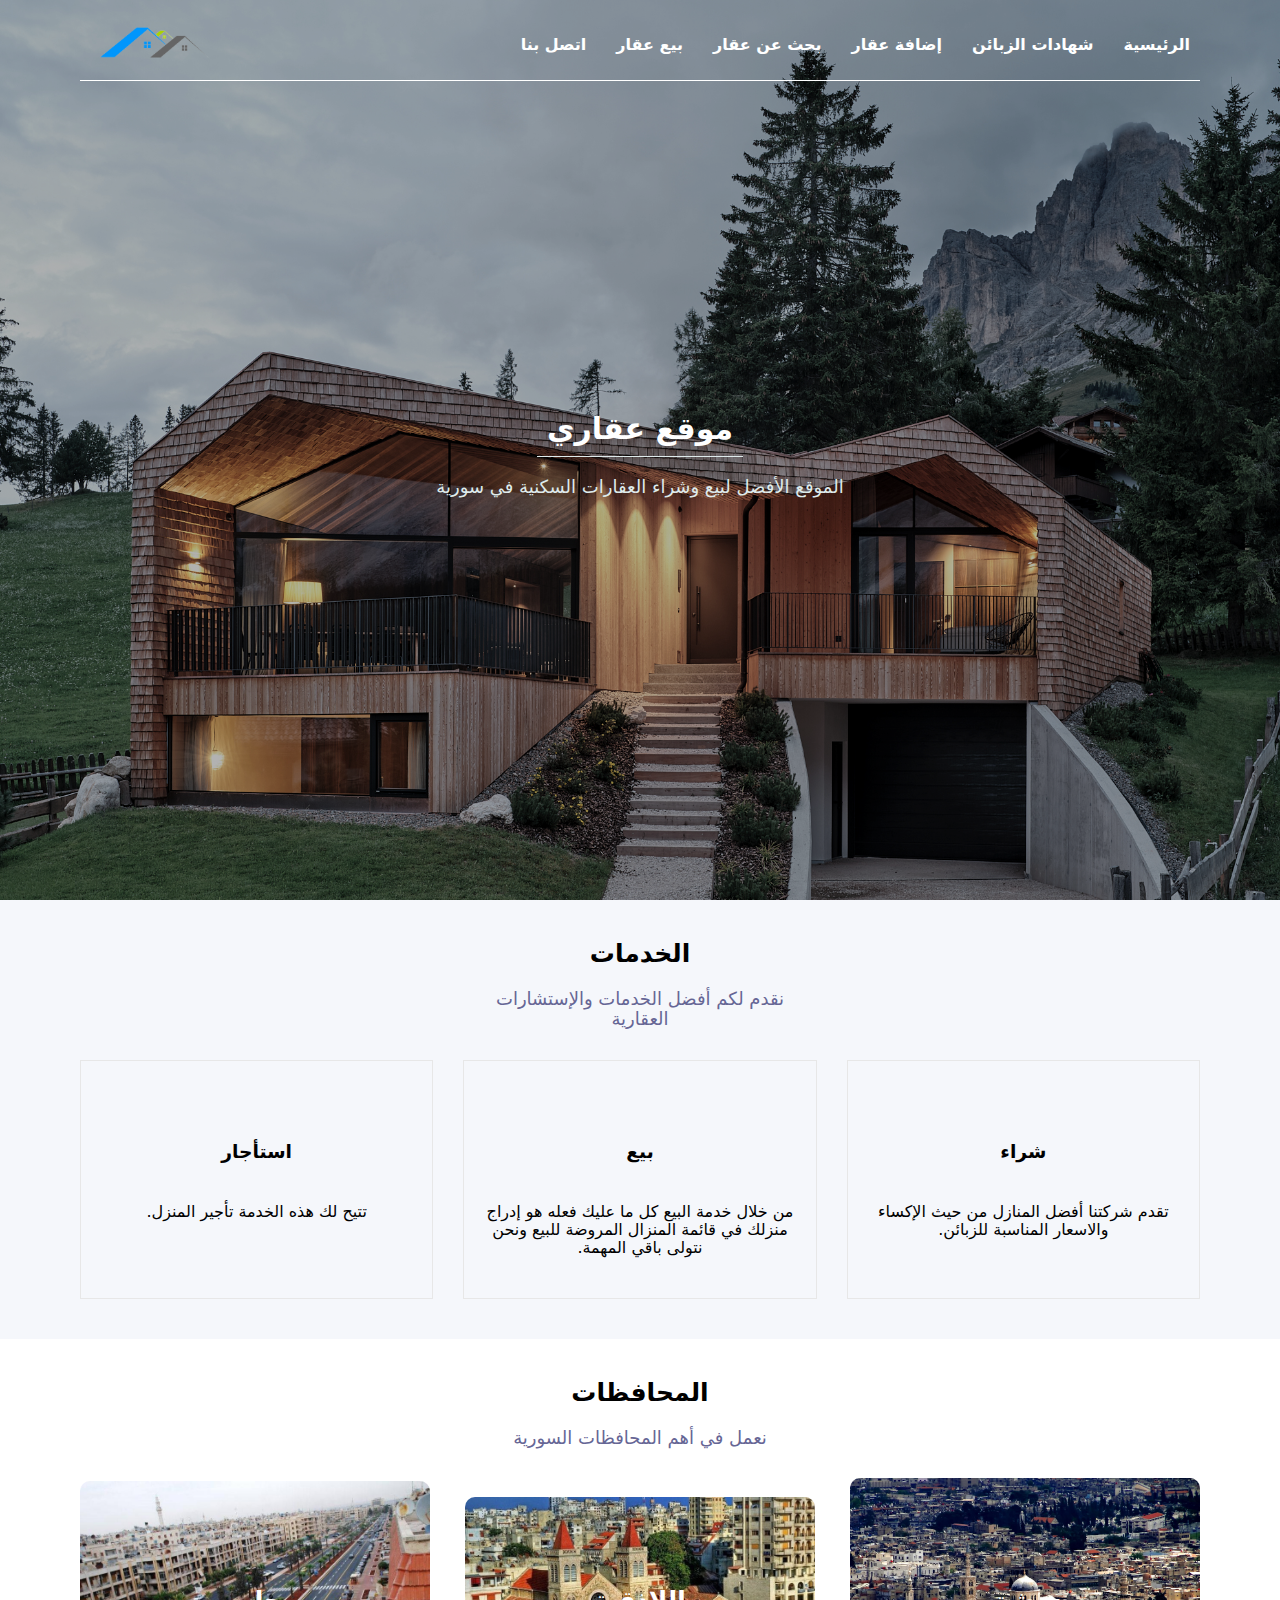
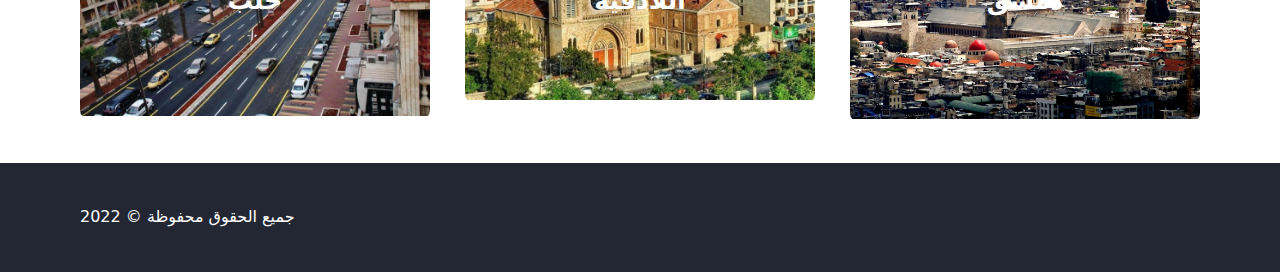
==== index.html @ 02e8ac87 "upload files" ====
<!DOCTYPE html>
<html lang="ar">
<head>
    <meta charset="UTF-8">
    <meta http-equiv="X-UA-Compatible" content="IE=edge">
    <meta name="viewport" content="width=device-width, initial-scale=1.0">
    <meta name="description" content="شركة عقاري لبيع وشراء العقارات في سورية">
    <title>عقاري</title>
    <link rel="stylesheet" href="css/normalize.css">
    <link rel="stylesheet" href="css/global_rules.css">
    <link rel="stylesheet" href="css/header_footer.css">
    <link rel="stylesheet" href="css/home_page.css">
    <!-- Fontawesome Cdn -->
    <link rel="stylesheet" href="https://cdnjs.cloudflare.com/ajax/libs/font-awesome/6.1.1/css/all.min.css" integrity="sha512-KfkfwYDsLkIlwQp6LFnl8zNdLGxu9YAA1QvwINks4PhcElQSvqcyVLLD9aMhXd13uQjoXtEKNosOWaZqXgel0g==" crossorigin="anonymous" referrerpolicy="no-referrer" />
</head>
<body>
    <!-- Start navbar -->
    <nav class="nav-bar">
        <div class="container">
            <ul class="links">
                <li><a href="">الرئيسية</a></li>
                <li><a href="">شهادات الزبائن</a></li>
                <li><a href="">إضافة عقار</a></li>
                <li><a href="">بحث عن عقار</a></li>
                <li><a href="">بيع عقار</a></li>
                <li><a href="">اتصل بنا</a></li>
            </ul>
            <div class="mobile">
                <i class="fa-solid fa-bars"></i>
            </div>
            <a href="" class="logo"><img src="images/real-estate-logo.png" alt="logo"></a>
        </div>
    </nav>
    <!-- End navbar -->

    <!-- Start Landing -->
    <div class="landing">
        <div class="overlay"></div>
        <div class="text">
            <h2>موقع عقاري</h2>
            <p>
 الموقع الأفضل لبيع وشراء العقارات السكنية في سورية                 
            </p>
        </div>
    </div>
    <!-- End Landing -->
    
    <!-- Start Services -->
    <div class="services">
        <div class="main-heading">
            <h3>الخدمات</h3>
            <p>نقدم لكم أفضل الخدمات والإستشارات العقارية</p>
        </div>
        <div class="container">
            <div class="box">
                <i class="fa-solid fa-house"></i>
                <h3>شراء</h3>
                <p>تقدم شركتنا أفضل المنازل من حيث الإكساء والاسعار المناسبة للزبائن.</p>
            </div>
            <div class="box">
                <i class="fa-solid fa-sign-hanging"></i>
                <h3>بيع</h3>
                <p>من خلال خدمة البيع كل ما عليك فعله هو إدراج منزلك في قائمة المنزال المروضة للبيع ونحن نتولى باقي المهمة.</p>
            </div>
            <div class="box">
                <i class="fa-solid fa-people-roof"></i>
                <h3>استأجار</h3>
                <p>تتيح لك هذه الخدمة تأجير المنزل.</p>
            </div>
        </div>
    </div>
    <!-- End Services -->

    <!-- Start Our Places Section -->
    <div class="our-places">
        <div class="main-heading">
            <h3>المحافظات</h3>
            <p>نعمل في أهم المحافظات السورية</p>
        </div>
        <div class="container">
            <div class="box">
                <h4>دمشق</h4>
                <img src="images/damascus.jpg" alt="damascus-city">
            </div>
            <div class="box">
                <h4>اللاذقية</h4>
                <img src="images/lattakia.jpg" alt="lattakia-city">
            </div>
            <div class="box">
                <h4>حلب</h4>
                <img src="images/allepo.jpg" alt="allepo-city">
            </div>
        </div>
    </div>
    <!-- End Our Places Section -->

    <!-- Start Footer -->
    <footer class="footer">
        <div class="container">
            <ul class="social">
                <li><a href=""><i class="fa-brands fa-facebook"></i></a></li>
                <li><a href=""><i class="fa-brands fa-youtube"></i></a></li>
                <li><a href=""><i class="fa-brands fa-twitter"></i></a></li>
            </ul>
            <p>جميع الحقوق محفوظة &copy; <span>2022</span></p>
        </div>
    </footer>
    <!-- End Footer -->

    <script src="js/main.js"></script>
</body>
</html>
---- css/global_rules.css ----
* {
    margin: 0;
    padding: 0;
    box-sizing: border-box;
    direction: rtl;
}
*::before , *::after { box-sizing: border-box; }
html { scroll-behavior: smooth; }
body { font-family: system-ui; }
h1,h2,h3,h4,h5,h6 { margin: 0; }
a { text-decoration: none; }
ul { list-style-type: none; }
button { cursor: pointer }
input,textarea { border: none; }
input:focus { outline: none }
.container { padding: 0 25px; margin: auto; }
@media (min-width: 768px) {
    .container { width: 750px; }
}
@media (min-width: 992px) {
    .container { width: 970px; }
}
@media (min-width: 1200px) {
    .container { width: 1170px; }
}
---- css/header_footer.css ----
/* Variables */
:root {
    --padding-nav: 20px 0;
    --link-bg:#232733;
    --link-color:#fff;
}

.nav-bar {
    padding: var(--padding-nav);
    position: absolute;
    min-height: 94px;
    width: 100%;
    z-index: 1;
}
.nav-bar .container {
    display: flex;
    align-items: center;
    padding-bottom: 10px;
    position: relative;
}
.nav-bar .container::before {
    content: "";
    position: absolute;
    top: 100%;
    width: calc(100% - 50px);
    border-bottom: 1px solid #fff;
}
.nav-bar .links {
    flex: 1;
    display: flex;
    gap: 10px;
}
.nav-bar .active {
    display: flex;
    flex-direction: column;
    position: absolute;
    top: 100%;
}
.nav-bar .links li a {
    display: block;
    padding: 10px;
    color: #fff;
    font-weight: bold;
    text-align: center;
    transition: .5s;
}
.nav-bar .links li a:hover {
    background-color: var(--link-bg);
    color: var(--link-color);
    border-radius: 5px;
}
@media (max-width: 992px) {
    .nav-bar .container {
        justify-content: space-between;
    }
    .nav-bar .links {    
        flex-direction: column;
        position: absolute;
        top: calc(100% + 1px);
        width: 200px;
        text-align: right;
        background-color: rgba(0, 0, 0, 0.6);
        display: none;
    }
    .links.responsive {
        display: flex;
    }
    .nav-bar .links li a {
        text-align: right;
    }
}
.nav-bar .mobile {
    background-color: #eee;
    border-radius: 5px;
    padding: 5px 10px;
    display: none;
    cursor: pointer;
}
.nav-bar .mobile:hover {
    box-shadow: 0 0 15px rgba(0, 0, 0, 0.6);
}
@media (max-width: 992px) {
    .nav-bar .mobile {
        display: block;
    }
}
.nav-bar .mobile i {
    font-size: 25px;
    color: #333;
}
.nav-bar .logo img {
    width: 150px;
}

/* Start Footer */
.footer {
    padding: 40px 0;
    background-color: #232733;
}
.footer .container {
    display: flex;
    align-items: center;
    justify-content: space-between;
}
@media (max-width: 768px) {
    .footer .container { flex-direction: column; }
    .footer .social { margin-bottom: 10px;}
}
.footer .social li {
    display: inline-block;
}
.footer .social li a {
    padding: 5px;
}
.footer .social li a i {
    font-size: 25px;
    color: #fff;
    transition: .4s;
}
.footer .social li:first-child i:hover {
    color: #2200ff
}
.footer .social li:nth-child(2) i:hover  {
    color: #f00;
}
.footer .social li:last-child i:hover  {
    color: #007bff;
}
.footer p {
    color: #fff;
    max-width: 100%;
}
/* End Footer */
---- css/home_page.css ----
/* Component */
.main-heading {
    margin: auto;
    margin-bottom: 30px;
    width: 300px;
    text-align: center;
}
.main-heading h3 {
    margin-bottom: 20px;
    color: #000;
    font-weight: bold;
    font-size: 25px;
}
.main-heading p {
    color: #666695;
    font-size: 18px;
}

/* Start Landing */
.landing {
    position: relative;
    background-image: url(../images/landing-bg.jpg);
    background-size: cover;
    height: 100vh;
    display: flex;
    align-items: center;
    justify-content: center;
}
.overlay {
    position: absolute;
    width: 100%;
    height: 100%;
    background-color: rgba(0, 0, 0, 0.3);
}
.landing .text {
    text-align: center;
    position: absolute;
}
.landing .text h2 {
    margin: 0 auto;
    margin-bottom: 20px;
    padding: 10px;
    border-bottom: 1px solid #dfebec;
    width: fit-content;
    color: #fff;
    font-weight: bold;
    font-size: 30px;
}
.landing .text p {
    color: #dfebec;
    font-size: 18px;
}
/* End Landing */

/* Start Services */
.services {
    padding: 40px 0;
    background-color: #f5f7fb;
}
.services .container {
    display: grid;
    grid-template-columns: repeat(auto-fill,minmax(300px,1fr));
    gap: 30px;
}
.services .box {
    display: flex;
    flex-direction: column;
    gap: 40px;
    border: 1px solid rgb(231, 231, 231);
    padding: 40px 20px;
    text-align: center;
}
.services .box i {
    font-size: 50px;
    color: #232733;
}
.services .box p {
    color: #000;
}
/* End Services */

/* Start Our Places Section */
.our-places {
    padding: 40px 0;
}
.our-places .container {
    display: flex;
    align-items: center;
    justify-content: space-between;
    gap: 20px
}
@media (max-width: 768px) {
    .our-places .container { flex-direction: column; }
}
.our-places .container .box {
    width: 350px;
    border-radius: 10px;
    overflow: hidden;
    position: relative;
}
.our-places .container .box h4 {
    position: absolute;
    top: 50%;
    left: 50%;
    transform: translate(-50%, -50%);
    color: #fff;
    letter-spacing: 5px;
    font-weight: bold;
    font-size: 25px;
    z-index: 1;
}
.our-places .container .box img {
    max-width: 100%;
    transition: .8s;
}
.our-places .container .box img:hover {
    transform: scale(1.2)
}
/* End Our Places Section */
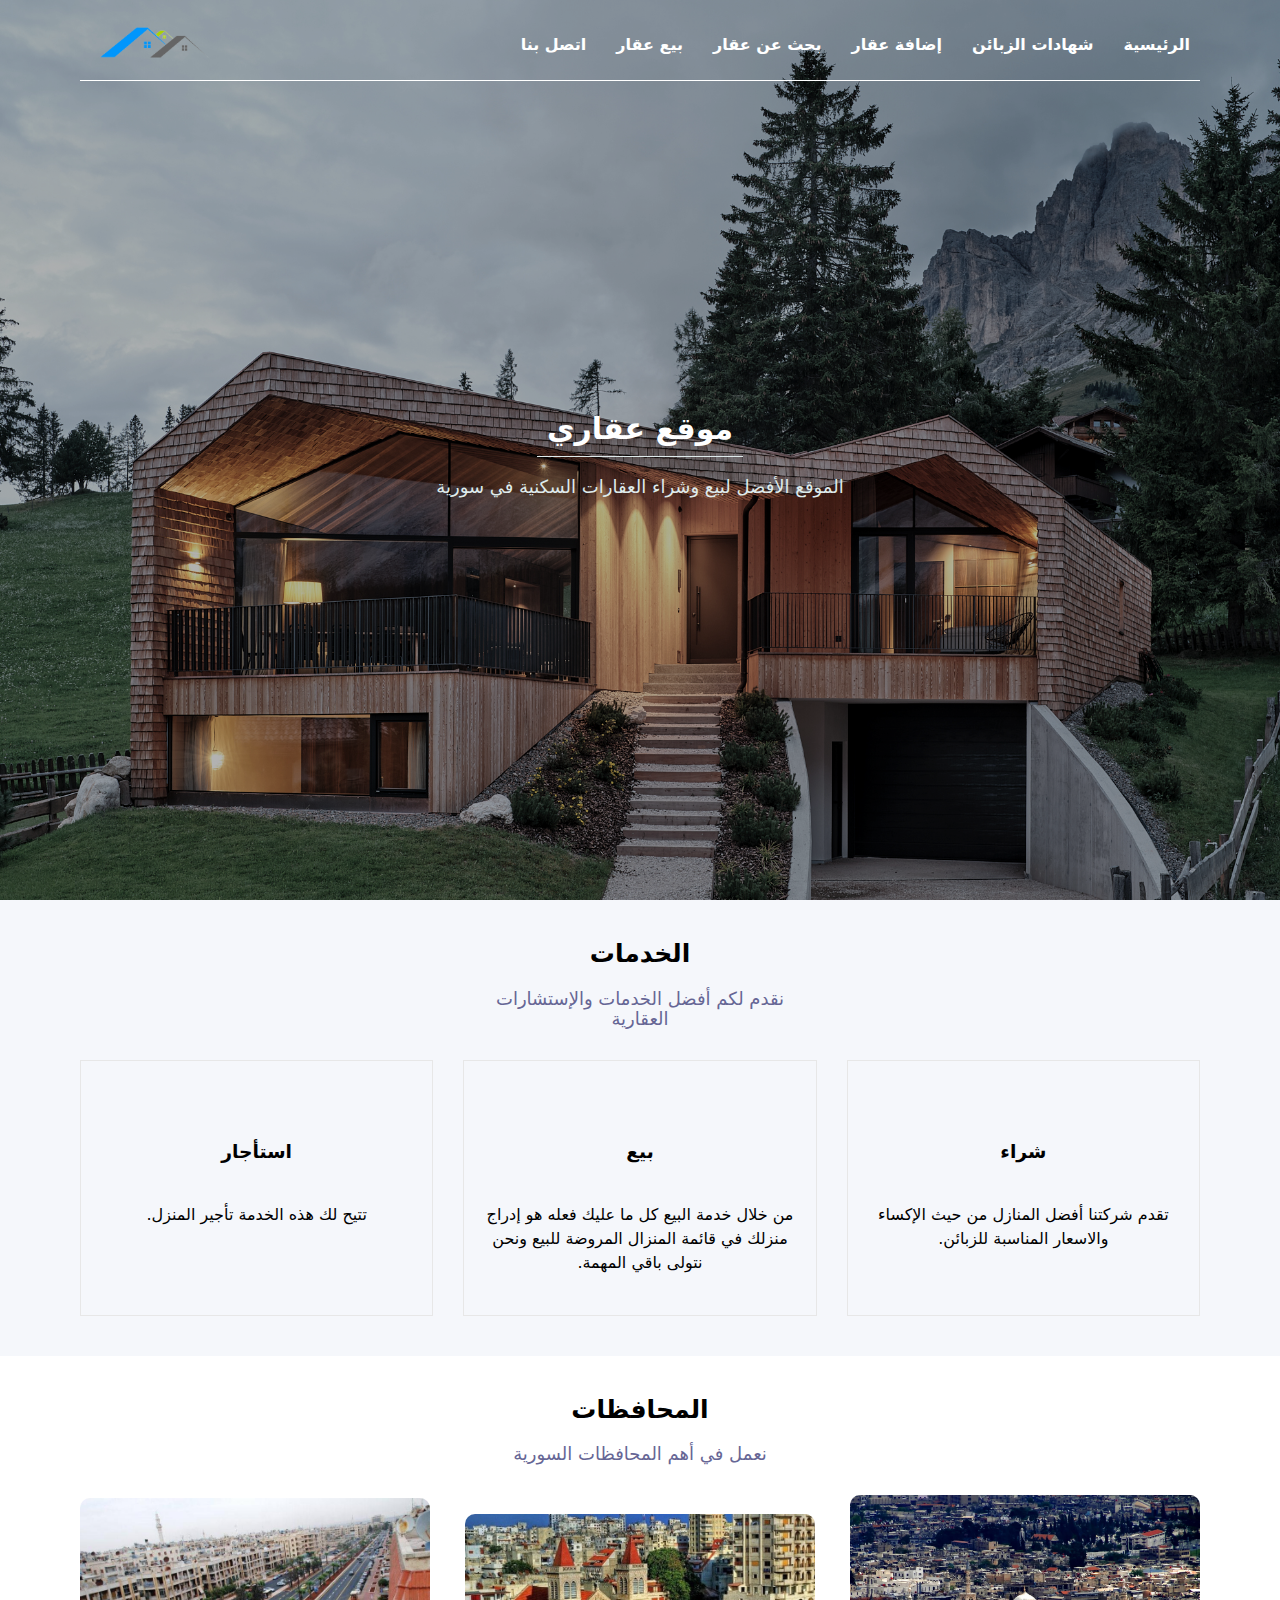
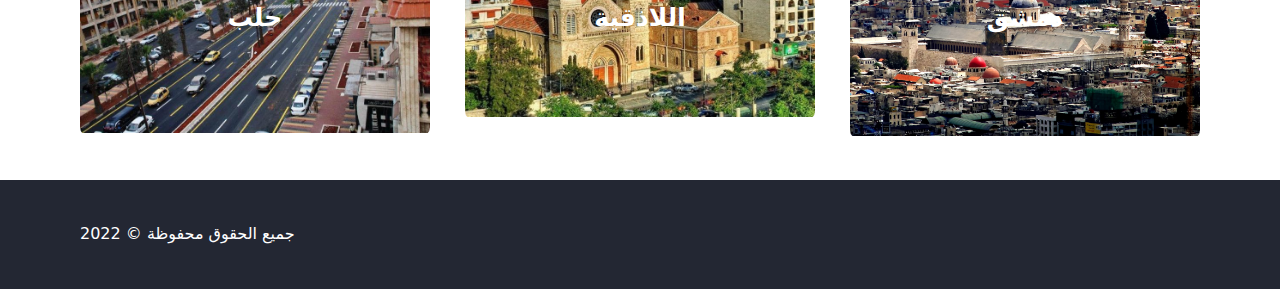
==== commit c37684ef: "update pages" ====
--- a/index.html
+++ b/index.html
@@ -19,11 +19,11 @@
         <div class="container">
             <ul class="links">
                 <li><a href="">الرئيسية</a></li>
-                <li><a href="">شهادات الزبائن</a></li>
-                <li><a href="">إضافة عقار</a></li>
-                <li><a href="">بحث عن عقار</a></li>
-                <li><a href="">بيع عقار</a></li>
-                <li><a href="">اتصل بنا</a></li>
+                <li><a href="pages/clients_testimonials.html">شهادات الزبائن</a></li>
+                <li><a href="pages/add_house.html">إضافة عقار</a></li>
+                <li><a href="pages/search_house.html">بحث عن عقار</a></li>
+                <li><a href="pages/sale_house.html">بيع عقار</a></li>
+                <li><a href="pages/contact.html">اتصل بنا</a></li>
             </ul>
             <div class="mobile">
                 <i class="fa-solid fa-bars"></i>
@@ -107,6 +107,9 @@
     </footer>
     <!-- End Footer -->
 
+    <!-- Scroll To Top -->
+    <button class="btn-scroll"><i class="fa-solid fa-angles-up"></i></button>
+
     <script src="js/main.js"></script>
 </body>
 </html>--- a/css/header_footer.css
+++ b/css/header_footer.css
@@ -3,6 +3,7 @@
     --padding-nav: 20px 0;
     --link-bg:#232733;
     --link-color:#fff;
+    --footer-bg: #232733;
 }
 
 .nav-bar {
@@ -58,6 +59,7 @@
         position: absolute;
         top: calc(100% + 1px);
         width: 200px;
+        border-radius: 0 0 5px 5px;
         text-align: right;
         background-color: rgba(0, 0, 0, 0.6);
         display: none;
@@ -95,7 +97,7 @@
 /* Start Footer */
 .footer {
     padding: 40px 0;
-    background-color: #232733;
+    background-color: var(--footer-bg);
 }
 .footer .container {
     display: flex;
--- a/css/home_page.css
+++ b/css/home_page.css
@@ -14,6 +14,25 @@
 .main-heading p {
     color: #666695;
     font-size: 18px;
+}
+.btn-scroll {
+    border-radius: 50%;
+    border: 1px solid #fff;
+    width: 60px;
+    height: 60px;
+    padding: 10px;
+    position: fixed;
+    bottom: 15px;
+    right: 15px;
+    background-color: #21b0f7;
+    color: #fff;
+    font-weight: bold;
+    font-size: 22px;
+    display: none;
+    cursor: pointer;
+}
+.btn-scroll i {
+    font-size: 25px;
 }
 
 /* Start Landing */
@@ -76,6 +95,7 @@
 }
 .services .box p {
     color: #000;
+    line-height: 1.5;
 }
 /* End Services */
 
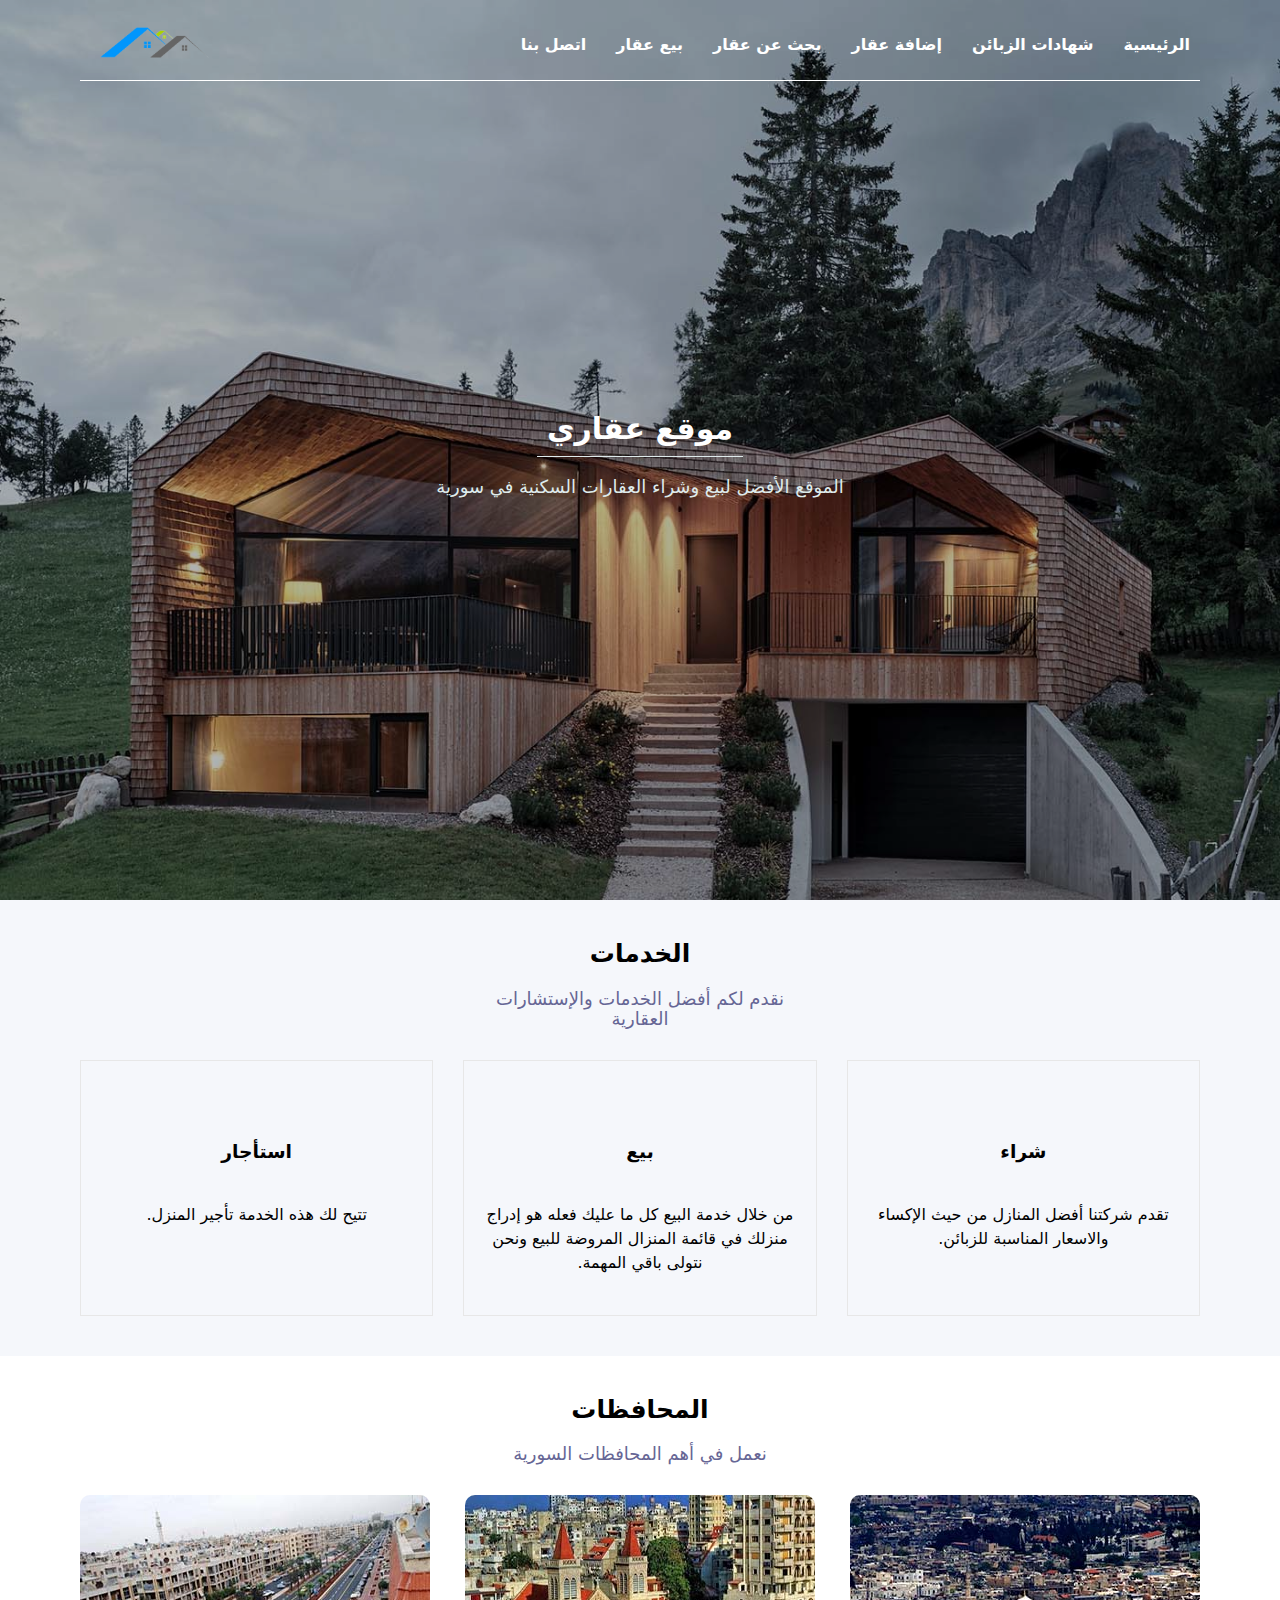
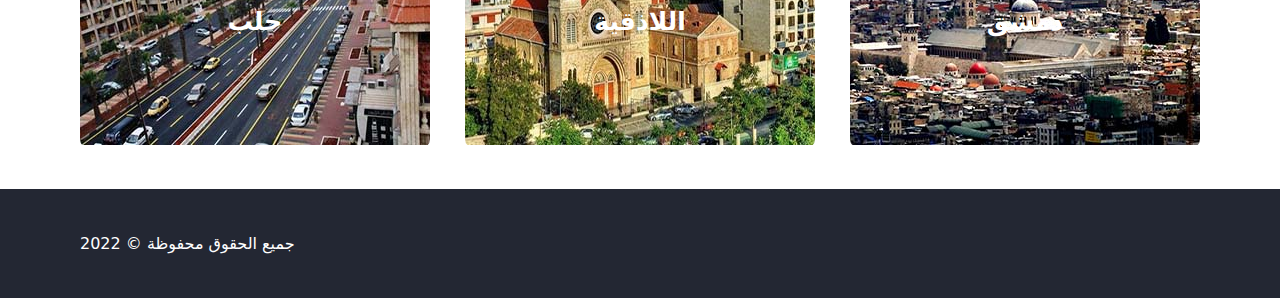
==== commit 18e2405d: "final update" ====
--- a/index.html
+++ b/index.html
@@ -10,6 +10,7 @@
     <link rel="stylesheet" href="css/global_rules.css">
     <link rel="stylesheet" href="css/header_footer.css">
     <link rel="stylesheet" href="css/home_page.css">
+    <link rel="icon" href="images/real-estate-logo.png">
     <!-- Fontawesome Cdn -->
     <link rel="stylesheet" href="https://cdnjs.cloudflare.com/ajax/libs/font-awesome/6.1.1/css/all.min.css" integrity="sha512-KfkfwYDsLkIlwQp6LFnl8zNdLGxu9YAA1QvwINks4PhcElQSvqcyVLLD9aMhXd13uQjoXtEKNosOWaZqXgel0g==" crossorigin="anonymous" referrerpolicy="no-referrer" />
 </head>
